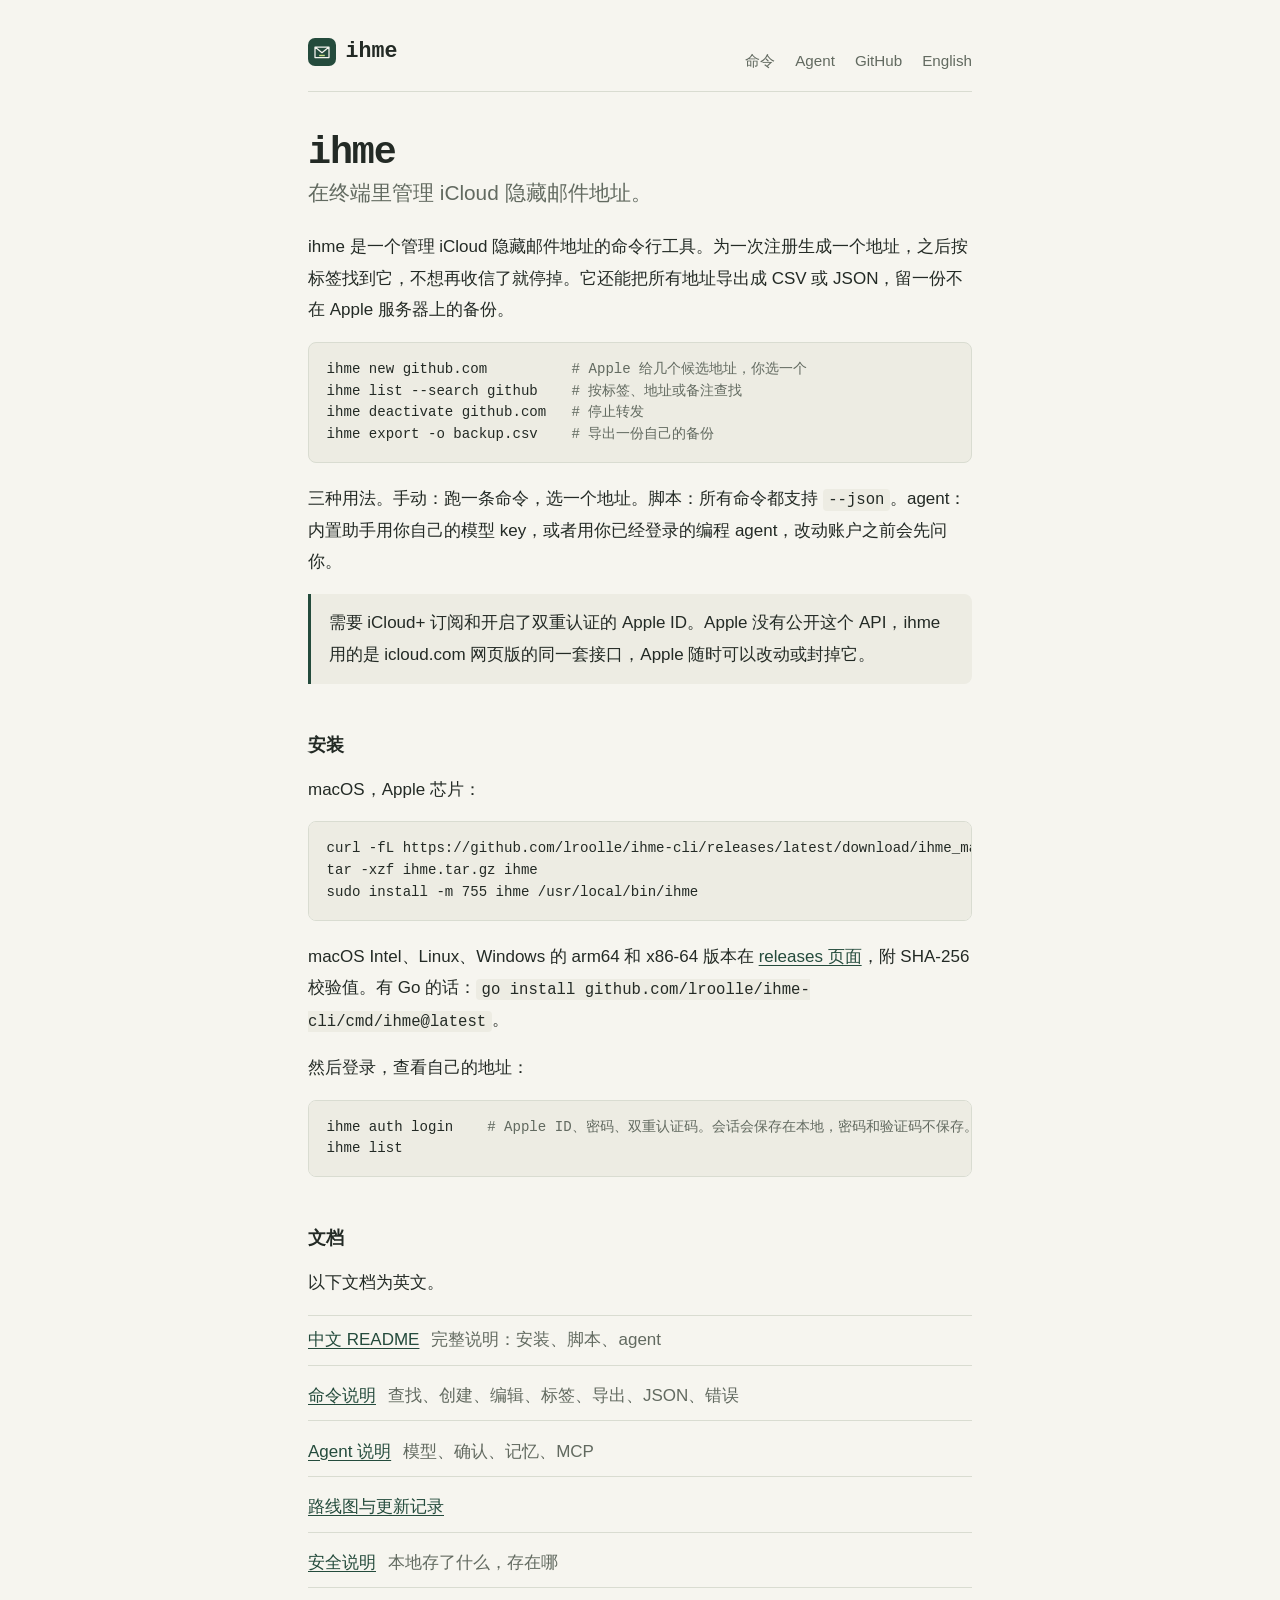
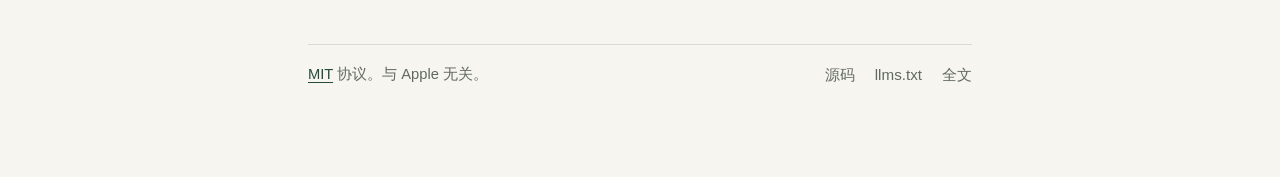
==== site/zh.html @ c49db19c "docs: burnish the README and site; add a Chinese README and page The README is now about 75 lines of" ====
<!doctype html>
<html lang="zh-Hans">
  <head>
    <meta charset="utf-8" />
    <meta name="viewport" content="width=device-width, initial-scale=1" />
    <meta
      name="description"
      content="在终端里管理 iCloud 隐藏邮件地址。生成、查找、停用、导出。给人、脚本和 agent 用的 Go 命令行工具，MIT 协议。"
    />
    <meta name="theme-color" content="#f6f5ef" />
    <meta property="og:title" content="ihme：在终端里管理 iCloud 隐藏邮件地址" />
    <meta
      property="og:description"
      content="为一次注册生成一个地址，之后按标签找到它，不想再收信了就停掉。"
    />
    <meta property="og:type" content="website" />
    <meta property="og:url" content="https://lroolle.github.io/ihme-cli/zh.html" />
    <link rel="canonical" href="https://lroolle.github.io/ihme-cli/zh.html" />
    <link rel="alternate" hreflang="en" href="https://lroolle.github.io/ihme-cli/" />
    <link rel="alternate" hreflang="zh-Hans" href="https://lroolle.github.io/ihme-cli/zh.html" />
    <link rel="icon" href="icon.svg" type="image/svg+xml" />
    <link rel="stylesheet" href="style.css" />
    <link rel="alternate" type="text/plain" href="llms.txt" title="给 agent 的文档索引" />
    <title>ihme：在终端里管理 iCloud 隐藏邮件地址</title>
  </head>
  <body>
    <div class="page">
      <header>
        <a class="brand" href="zh.html"><img src="icon.svg" alt="" />ihme</a>
        <nav aria-label="主导航">
          <a href="https://github.com/lroolle/ihme-cli/blob/main/docs/usage.md">命令</a>
          <a href="https://github.com/lroolle/ihme-cli/blob/main/docs/agents.md">Agent</a>
          <a href="https://github.com/lroolle/ihme-cli">GitHub</a>
          <a href="index.html" lang="en" hreflang="en">English</a>
        </nav>
      </header>
      <main>
        <h1>ihme</h1>
        <p class="lede">在终端里管理 iCloud 隐藏邮件地址。</p>
        <p>ihme 是一个管理 iCloud 隐藏邮件地址的命令行工具。为一次注册生成一个地址，之后按标签找到它，不想再收信了就停掉。它还能把所有地址导出成 CSV 或 JSON，留一份不在 Apple 服务器上的备份。</p>
        <pre><code>ihme new github.com          <span class="c"># Apple 给几个候选地址，你选一个</span>
ihme list --search github    <span class="c"># 按标签、地址或备注查找</span>
ihme deactivate github.com   <span class="c"># 停止转发</span>
ihme export -o backup.csv    <span class="c"># 导出一份自己的备份</span></code></pre>
        <p>三种用法。手动：跑一条命令，选一个地址。脚本：所有命令都支持 <code>--json</code>。agent：内置助手用你自己的模型 key，或者用你已经登录的编程 agent，改动账户之前会先问你。</p>
        <p class="note">需要 iCloud+ 订阅和开启了双重认证的 Apple ID。Apple 没有公开这个 API，ihme 用的是 icloud.com 网页版的同一套接口，Apple 随时可以改动或封掉它。</p>

        <h2 id="install">安装</h2>
        <p>macOS，Apple 芯片：</p>
        <pre><code>curl -fL https://github.com/lroolle/ihme-cli/releases/latest/download/ihme_macOS_arm64.tar.gz -o ihme.tar.gz
tar -xzf ihme.tar.gz ihme
sudo install -m 755 ihme /usr/local/bin/ihme</code></pre>
        <p>macOS Intel、Linux、Windows 的 arm64 和 x86-64 版本在 <a href="https://github.com/lroolle/ihme-cli/releases/latest">releases 页面</a>，附 SHA-256 校验值。有 Go 的话：<code>go install github.com/lroolle/ihme-cli/cmd/ihme@latest</code>。</p>
        <p>然后登录，查看自己的地址：</p>
        <pre><code>ihme auth login    <span class="c"># Apple ID、密码、双重认证码。会话会保存在本地，密码和验证码不保存。</span>
ihme list</code></pre>

        <h2 id="docs">文档</h2>
        <p>以下文档为英文。</p>
        <ul class="docs">
          <li><a href="README.zh.md">中文 README</a><span>完整说明：安装、脚本、agent</span></li>
          <li><a href="https://github.com/lroolle/ihme-cli/blob/main/docs/usage.md">命令说明</a><span>查找、创建、编辑、标签、导出、JSON、错误</span></li>
          <li><a href="https://github.com/lroolle/ihme-cli/blob/main/docs/agents.md">Agent 说明</a><span>模型、确认、记忆、MCP</span></li>
          <li><a href="https://github.com/lroolle/ihme-cli/blob/main/ROADMAP.md">路线图与更新记录</a><span></span></li>
          <li><a href="https://github.com/lroolle/ihme-cli/blob/main/SECURITY.md">安全说明</a><span>本地存了什么，存在哪</span></li>
        </ul>
      </main>
      <footer>
        <p><a href="LICENSE">MIT</a> 协议。与 Apple 无关。</p>
        <nav aria-label="页脚导航">
          <a href="https://github.com/lroolle/ihme-cli">源码</a>
          <a href="llms.txt">llms.txt</a>
          <a href="llms-full.txt">全文</a>
        </nav>
      </footer>
    </div>
  </body>
</html>
---- site/style.css ----
:root {
  --paper: #f6f5ef;
  --ink: #232a25;
  --muted: #626a60;
  --green: #244b3c;
  --line: #d9dcd1;
  --well: #edece3;
  --mono: ui-monospace, SFMono-Regular, Menlo, Consolas, "Liberation Mono", monospace;
  --sans: -apple-system, BlinkMacSystemFont, Inter, "Segoe UI", Helvetica, Arial, sans-serif;
  --leading: 1.65;
}
:root[lang="zh-Hans"] {
  --sans: "PingFang SC", "Hiragino Sans GB", "Noto Sans CJK SC", "Source Han Sans SC", "Microsoft YaHei", sans-serif;
  --leading: 1.85;
}
* {
  box-sizing: border-box;
}
html {
  scroll-padding-top: 1rem;
}
body {
  margin: 0;
  background: var(--paper);
  color: var(--ink);
  font: 17px/var(--leading) var(--sans);
  -webkit-font-smoothing: antialiased;
}
a {
  color: var(--green);
  text-underline-offset: 3px;
}
a:hover {
  text-decoration-thickness: 2px;
}
:focus-visible {
  outline: 3px solid #6e8741;
  outline-offset: 3px;
}
::selection {
  background: #d6e6bc;
}
.page {
  max-width: 44rem;
  margin: 0 auto;
  padding: 2rem 1.25rem 4rem;
}
header {
  display: flex;
  flex-wrap: wrap;
  align-items: baseline;
  justify-content: space-between;
  gap: 0.5rem 1.5rem;
  padding-bottom: 1rem;
  border-bottom: 1px solid var(--line);
}
.brand {
  display: inline-flex;
  align-items: center;
  gap: 0.6rem;
  color: var(--ink);
  text-decoration: none;
  font-family: var(--mono);
  font-size: 1.35rem;
  font-weight: 700;
}
.brand img {
  width: 28px;
  height: 28px;
}
nav {
  display: flex;
  flex-wrap: wrap;
  gap: 1.25rem;
  font-size: 0.95rem;
}
nav a {
  color: var(--muted);
  text-decoration: none;
}
nav a:hover,
nav a[aria-current] {
  color: var(--green);
  text-decoration: underline;
}
h1 {
  margin: 2.5rem 0 0.25rem;
  font-family: var(--mono);
  font-size: 2.4rem;
  line-height: 1.1;
  letter-spacing: -0.03em;
}
.lede {
  margin: 0 0 1.5rem;
  font-size: 1.3rem;
  line-height: 1.4;
  color: var(--muted);
}
h2 {
  margin: 2.75rem 0 0.75rem;
  font-size: 1.15rem;
  font-weight: 700;
  letter-spacing: 0.01em;
}
p,
ul {
  margin: 0 0 1rem;
}
ul {
  padding-left: 1.25rem;
}
li {
  margin-bottom: 0.35rem;
}
code {
  font-family: var(--mono);
  font-size: 0.92em;
}
p code,
li code {
  background: var(--well);
  padding: 0.1em 0.35em;
  border-radius: 4px;
}
pre {
  margin: 0 0 1.25rem;
  padding: 1rem 1.1rem;
  background: var(--well);
  border: 1px solid var(--line);
  border-radius: 8px;
  overflow-x: auto;
  font-size: 0.88rem;
  line-height: 1.55;
}
pre code {
  font-size: inherit;
}
pre .c {
  color: var(--muted);
}
.note {
  padding: 0.85rem 1.1rem;
  border-left: 3px solid var(--green);
  background: var(--well);
  border-radius: 0 8px 8px 0;
}
.docs {
  list-style: none;
  padding: 0;
}
.docs li {
  display: flex;
  flex-wrap: wrap;
  gap: 0 0.75rem;
  padding: 0.55rem 0;
  border-bottom: 1px solid var(--line);
}
.docs li:first-child {
  border-top: 1px solid var(--line);
}
.docs span {
  color: var(--muted);
}
footer {
  margin-top: 3.5rem;
  padding-top: 1rem;
  border-top: 1px solid var(--line);
  display: flex;
  flex-wrap: wrap;
  justify-content: space-between;
  gap: 0.5rem 1.5rem;
  color: var(--muted);
  font-size: 0.92rem;
}
footer nav a {
  font-size: inherit;
}
@media (max-width: 520px) {
  body {
    font-size: 16px;
  }
  h1 {
    font-size: 2rem;
  }
  .lede {
    font-size: 1.15rem;
  }
  pre {
    font-size: 0.82rem;
  }
}
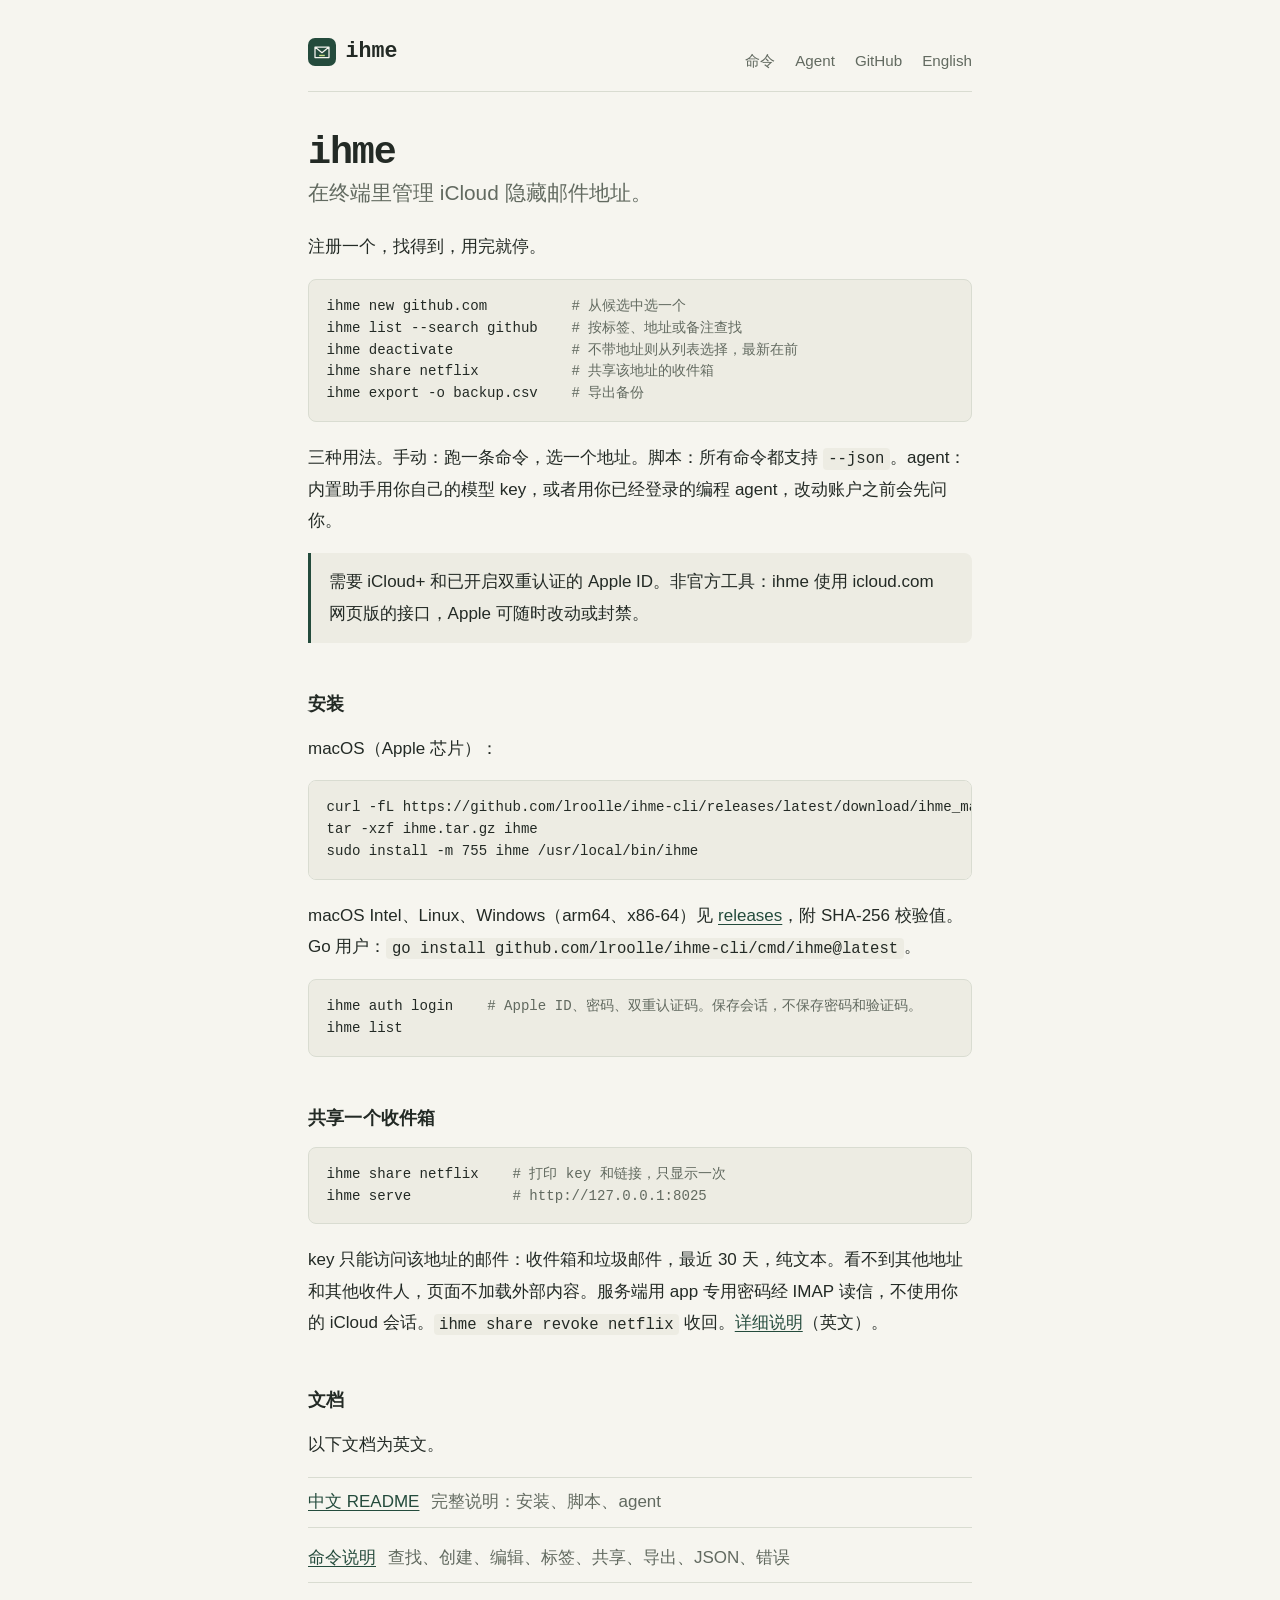
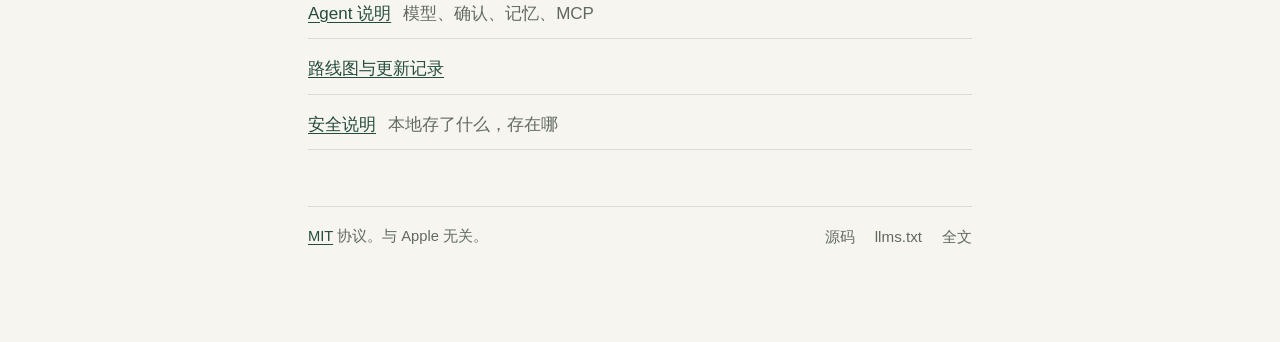
==== commit aab3aa39: "docs: v0.7.0 ships; README, site, and agent docs burnished README and the Pages site lead with five " ====
--- a/site/zh.html
+++ b/site/zh.html
@@ -5,13 +5,13 @@
     <meta name="viewport" content="width=device-width, initial-scale=1" />
     <meta
       name="description"
-      content="在终端里管理 iCloud 隐藏邮件地址。生成、查找、停用、导出。给人、脚本和 agent 用的 Go 命令行工具，MIT 协议。"
+      content="在终端里管理 iCloud 隐藏邮件地址。生成、查找、停用、共享、导出。给人、脚本和 agent 用的 Go 命令行工具，MIT 协议。"
     />
     <meta name="theme-color" content="#f6f5ef" />
     <meta property="og:title" content="ihme：在终端里管理 iCloud 隐藏邮件地址" />
     <meta
       property="og:description"
-      content="为一次注册生成一个地址，之后按标签找到它，不想再收信了就停掉。"
+      content="注册一个，找得到，用完就停。"
     />
     <meta property="og:type" content="website" />
     <meta property="og:url" content="https://lroolle.github.io/ihme-cli/zh.html" />
@@ -37,29 +37,34 @@
       <main>
         <h1>ihme</h1>
         <p class="lede">在终端里管理 iCloud 隐藏邮件地址。</p>
-        <p>ihme 是一个管理 iCloud 隐藏邮件地址的命令行工具。为一次注册生成一个地址，之后按标签找到它，不想再收信了就停掉。它还能把所有地址导出成 CSV 或 JSON，留一份不在 Apple 服务器上的备份。</p>
-        <pre><code>ihme new github.com          <span class="c"># Apple 给几个候选地址，你选一个</span>
+        <p>注册一个，找得到，用完就停。</p>
+        <pre><code>ihme new github.com          <span class="c"># 从候选中选一个</span>
 ihme list --search github    <span class="c"># 按标签、地址或备注查找</span>
-ihme deactivate github.com   <span class="c"># 停止转发</span>
-ihme export -o backup.csv    <span class="c"># 导出一份自己的备份</span></code></pre>
+ihme deactivate              <span class="c"># 不带地址则从列表选择，最新在前</span>
+ihme share netflix           <span class="c"># 共享该地址的收件箱</span>
+ihme export -o backup.csv    <span class="c"># 导出备份</span></code></pre>
         <p>三种用法。手动：跑一条命令，选一个地址。脚本：所有命令都支持 <code>--json</code>。agent：内置助手用你自己的模型 key，或者用你已经登录的编程 agent，改动账户之前会先问你。</p>
-        <p class="note">需要 iCloud+ 订阅和开启了双重认证的 Apple ID。Apple 没有公开这个 API，ihme 用的是 icloud.com 网页版的同一套接口，Apple 随时可以改动或封掉它。</p>
+        <p class="note">需要 iCloud+ 和已开启双重认证的 Apple ID。非官方工具：ihme 使用 icloud.com 网页版的接口，Apple 可随时改动或封禁。</p>
 
         <h2 id="install">安装</h2>
-        <p>macOS，Apple 芯片：</p>
+        <p>macOS（Apple 芯片）：</p>
         <pre><code>curl -fL https://github.com/lroolle/ihme-cli/releases/latest/download/ihme_macOS_arm64.tar.gz -o ihme.tar.gz
 tar -xzf ihme.tar.gz ihme
 sudo install -m 755 ihme /usr/local/bin/ihme</code></pre>
-        <p>macOS Intel、Linux、Windows 的 arm64 和 x86-64 版本在 <a href="https://github.com/lroolle/ihme-cli/releases/latest">releases 页面</a>，附 SHA-256 校验值。有 Go 的话：<code>go install github.com/lroolle/ihme-cli/cmd/ihme@latest</code>。</p>
-        <p>然后登录，查看自己的地址：</p>
-        <pre><code>ihme auth login    <span class="c"># Apple ID、密码、双重认证码。会话会保存在本地，密码和验证码不保存。</span>
+        <p>macOS Intel、Linux、Windows（arm64、x86-64）见 <a href="https://github.com/lroolle/ihme-cli/releases/latest">releases</a>，附 SHA-256 校验值。Go 用户：<code>go install github.com/lroolle/ihme-cli/cmd/ihme@latest</code>。</p>
+        <pre><code>ihme auth login    <span class="c"># Apple ID、密码、双重认证码。保存会话，不保存密码和验证码。</span>
 ihme list</code></pre>
+
+        <h2 id="share">共享一个收件箱</h2>
+        <pre><code>ihme share netflix    <span class="c"># 打印 key 和链接，只显示一次</span>
+ihme serve            <span class="c"># http://127.0.0.1:8025</span></code></pre>
+        <p>key 只能访问该地址的邮件：收件箱和垃圾邮件，最近 30 天，纯文本。看不到其他地址和其他收件人，页面不加载外部内容。服务端用 app 专用密码经 IMAP 读信，不使用你的 iCloud 会话。<code>ihme share revoke netflix</code> 收回。<a href="https://github.com/lroolle/ihme-cli/blob/main/docs/usage.md#share-an-inbox">详细说明</a>（英文）。</p>
 
         <h2 id="docs">文档</h2>
         <p>以下文档为英文。</p>
         <ul class="docs">
           <li><a href="README.zh.md">中文 README</a><span>完整说明：安装、脚本、agent</span></li>
-          <li><a href="https://github.com/lroolle/ihme-cli/blob/main/docs/usage.md">命令说明</a><span>查找、创建、编辑、标签、导出、JSON、错误</span></li>
+          <li><a href="https://github.com/lroolle/ihme-cli/blob/main/docs/usage.md">命令说明</a><span>查找、创建、编辑、标签、共享、导出、JSON、错误</span></li>
           <li><a href="https://github.com/lroolle/ihme-cli/blob/main/docs/agents.md">Agent 说明</a><span>模型、确认、记忆、MCP</span></li>
           <li><a href="https://github.com/lroolle/ihme-cli/blob/main/ROADMAP.md">路线图与更新记录</a><span></span></li>
           <li><a href="https://github.com/lroolle/ihme-cli/blob/main/SECURITY.md">安全说明</a><span>本地存了什么，存在哪</span></li>
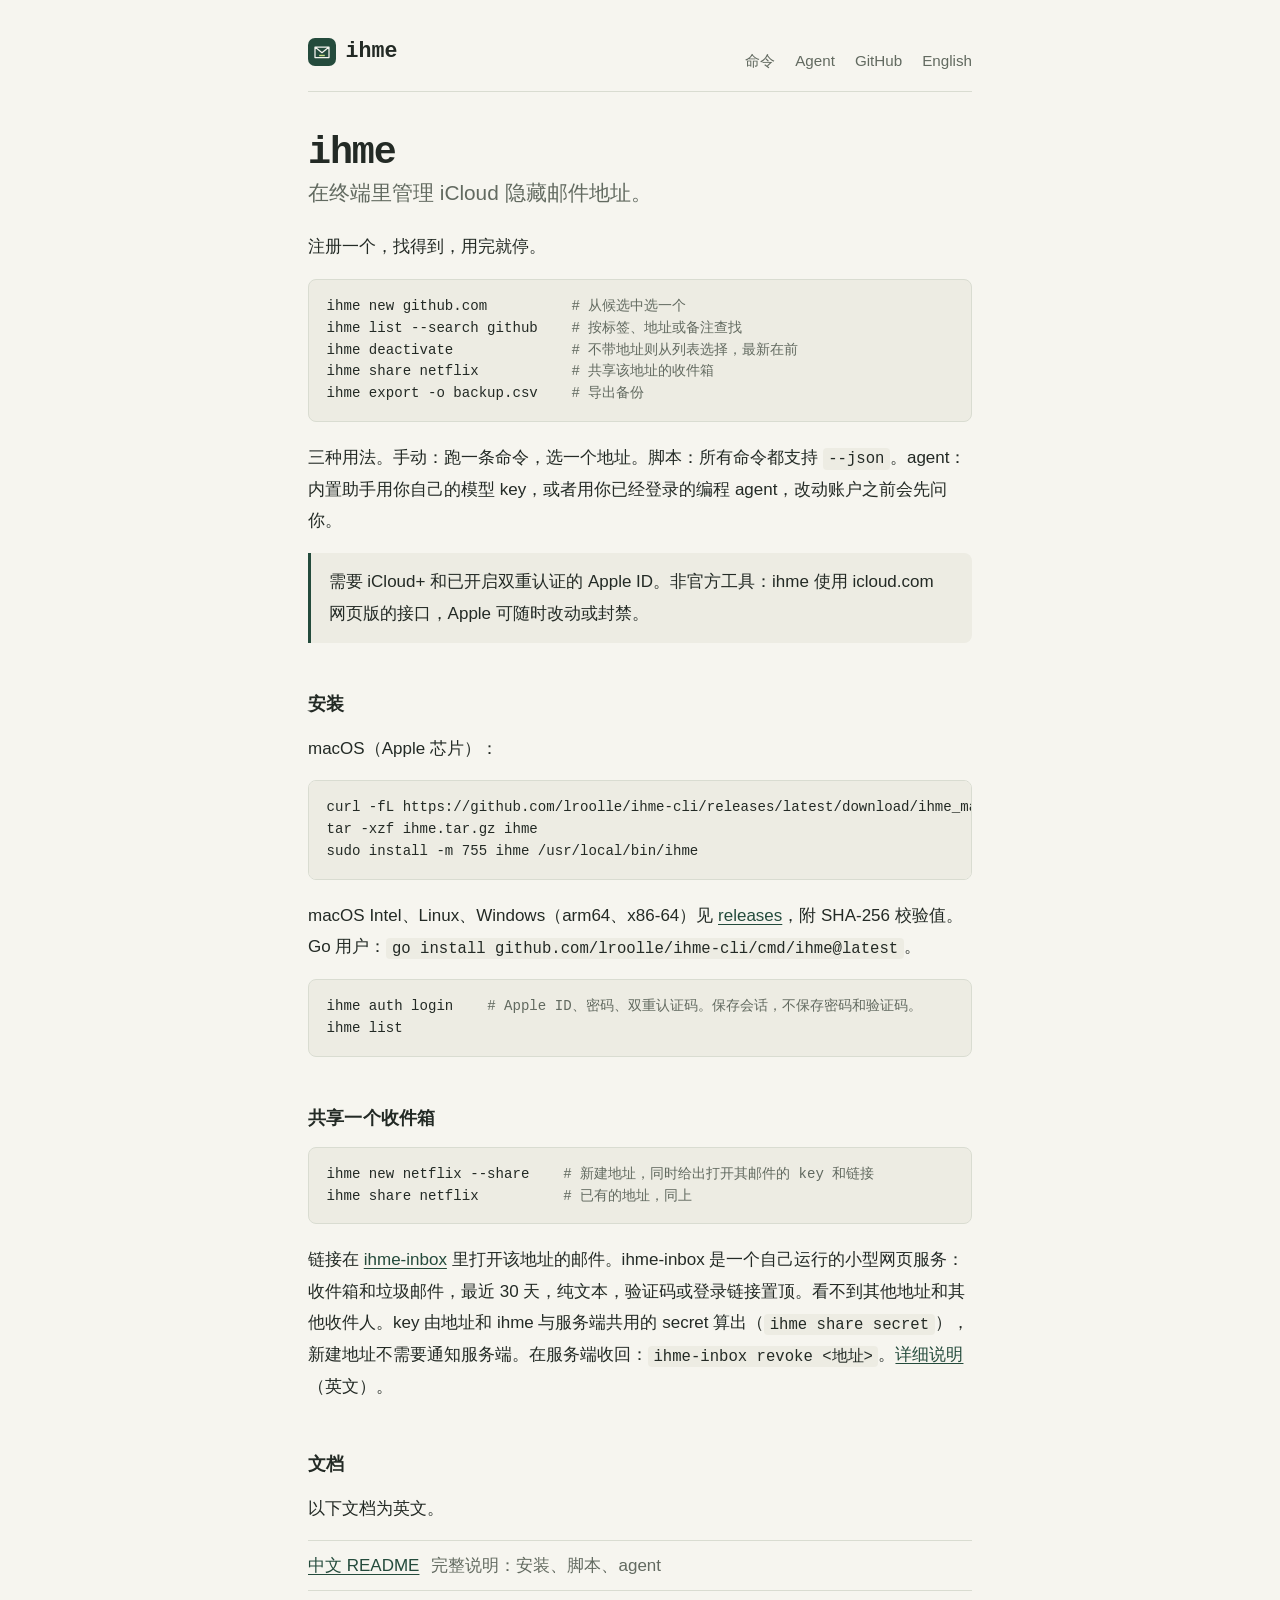
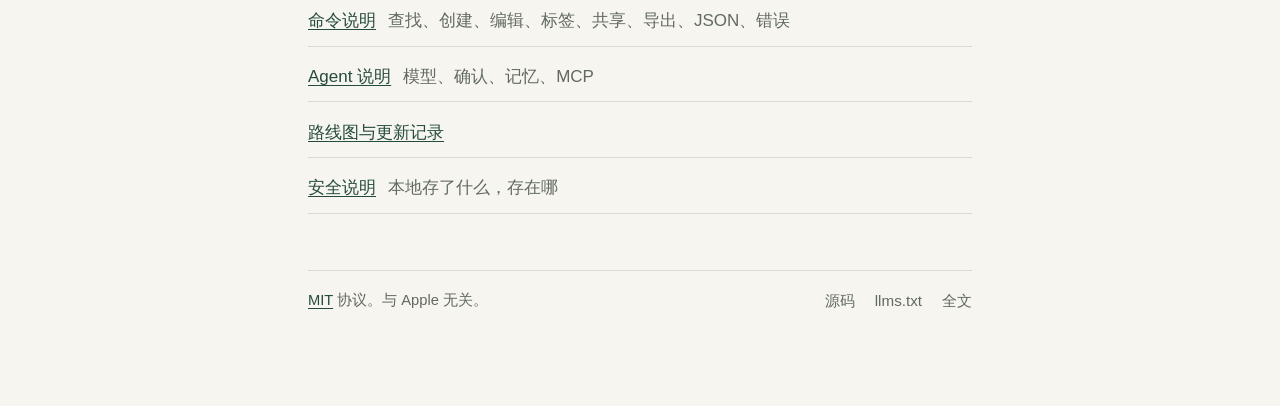
==== commit 71b4795f: "new --share; the web inbox moves to ihme-inbox - `ihme new <label> --share` reserves an address and " ====
--- a/site/zh.html
+++ b/site/zh.html
@@ -56,9 +56,9 @@
 ihme list</code></pre>
 
         <h2 id="share">共享一个收件箱</h2>
-        <pre><code>ihme share netflix    <span class="c"># 打印 key 和链接，只显示一次</span>
-ihme serve            <span class="c"># http://127.0.0.1:8025</span></code></pre>
-        <p>key 只能访问该地址的邮件：收件箱和垃圾邮件，最近 30 天，纯文本。看不到其他地址和其他收件人，页面不加载外部内容。服务端用 app 专用密码经 IMAP 读信，不使用你的 iCloud 会话。<code>ihme share revoke netflix</code> 收回。<a href="https://github.com/lroolle/ihme-cli/blob/main/docs/usage.md#share-an-inbox">详细说明</a>（英文）。</p>
+        <pre><code>ihme new netflix --share    <span class="c"># 新建地址，同时给出打开其邮件的 key 和链接</span>
+ihme share netflix          <span class="c"># 已有的地址，同上</span></code></pre>
+        <p>链接在 <a href="https://github.com/lroolle/ihme-inbox">ihme-inbox</a> 里打开该地址的邮件。ihme-inbox 是一个自己运行的小型网页服务：收件箱和垃圾邮件，最近 30 天，纯文本，验证码或登录链接置顶。看不到其他地址和其他收件人。key 由地址和 ihme 与服务端共用的 secret 算出（<code>ihme share secret</code>），新建地址不需要通知服务端。在服务端收回：<code>ihme-inbox revoke &lt;地址&gt;</code>。<a href="https://github.com/lroolle/ihme-cli/blob/main/docs/usage.md#share-an-inbox">详细说明</a>（英文）。</p>
 
         <h2 id="docs">文档</h2>
         <p>以下文档为英文。</p>
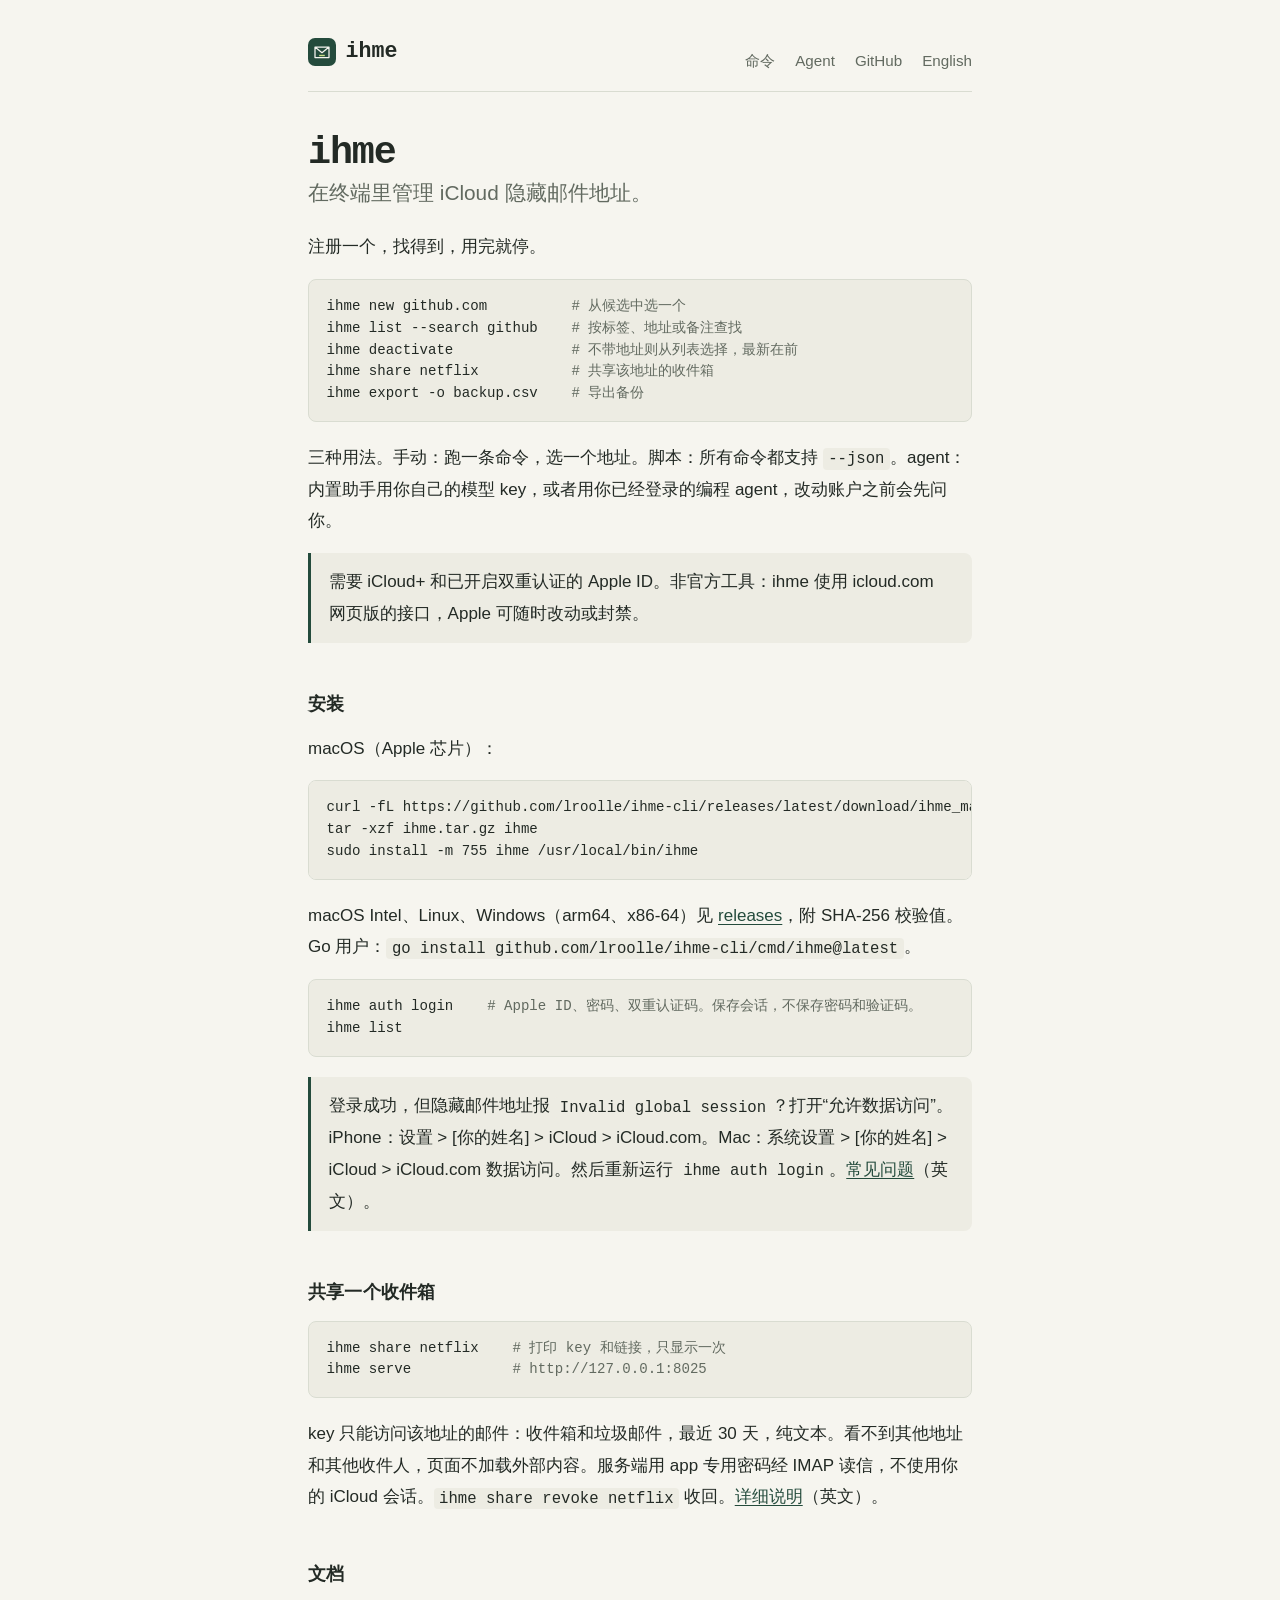
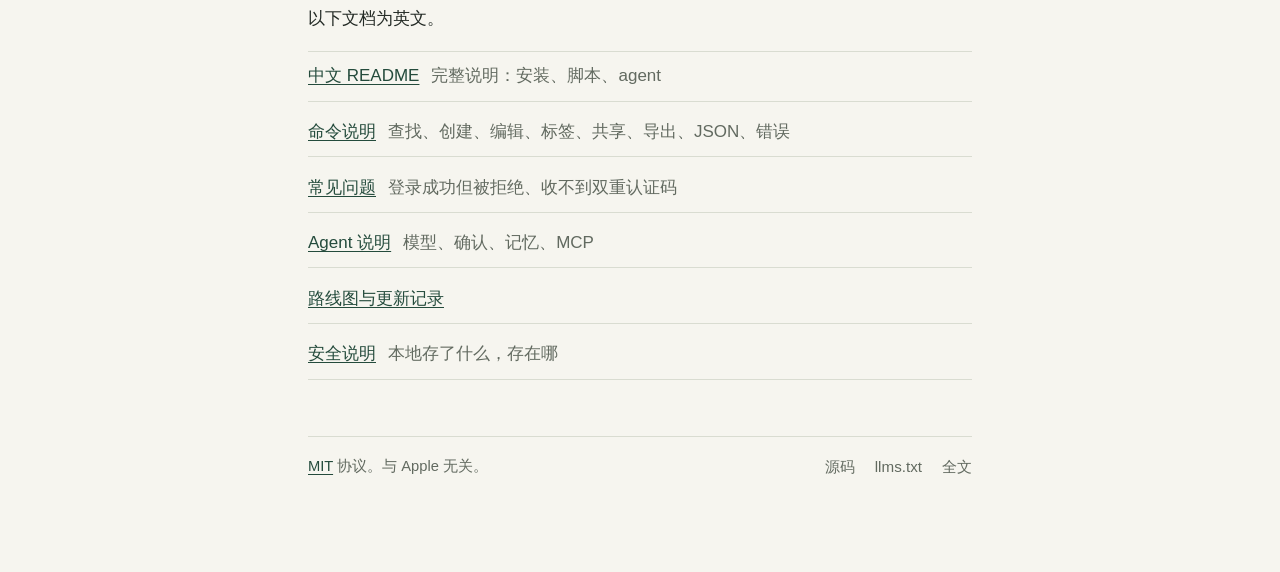
==== commit e9f78a2b: "docs: FAQ for "Invalid global session" and Allow Data Access The reported fix for #14 was a setting " ====
--- a/site/zh.html
+++ b/site/zh.html
@@ -54,17 +54,19 @@
         <p>macOS Intel、Linux、Windows（arm64、x86-64）见 <a href="https://github.com/lroolle/ihme-cli/releases/latest">releases</a>，附 SHA-256 校验值。Go 用户：<code>go install github.com/lroolle/ihme-cli/cmd/ihme@latest</code>。</p>
         <pre><code>ihme auth login    <span class="c"># Apple ID、密码、双重认证码。保存会话，不保存密码和验证码。</span>
 ihme list</code></pre>
+        <p class="note">登录成功，但隐藏邮件地址报 <code>Invalid global session</code>？打开“允许数据访问”。iPhone：设置 &gt; [你的姓名] &gt; iCloud &gt; iCloud.com。Mac：系统设置 &gt; [你的姓名] &gt; iCloud &gt; iCloud.com 数据访问。然后重新运行 <code>ihme auth login</code>。<a href="https://github.com/lroolle/ihme-cli/blob/main/docs/faq.md#signed-in-but-hide-my-email-refuses-the-session">常见问题</a>（英文）。</p>
 
         <h2 id="share">共享一个收件箱</h2>
-        <pre><code>ihme new netflix --share    <span class="c"># 新建地址，同时给出打开其邮件的 key 和链接</span>
-ihme share netflix          <span class="c"># 已有的地址，同上</span></code></pre>
-        <p>链接在 <a href="https://github.com/lroolle/ihme-inbox">ihme-inbox</a> 里打开该地址的邮件。ihme-inbox 是一个自己运行的小型网页服务：收件箱和垃圾邮件，最近 30 天，纯文本，验证码或登录链接置顶。看不到其他地址和其他收件人。key 由地址和 ihme 与服务端共用的 secret 算出（<code>ihme share secret</code>），新建地址不需要通知服务端。在服务端收回：<code>ihme-inbox revoke &lt;地址&gt;</code>。<a href="https://github.com/lroolle/ihme-cli/blob/main/docs/usage.md#share-an-inbox">详细说明</a>（英文）。</p>
+        <pre><code>ihme share netflix    <span class="c"># 打印 key 和链接，只显示一次</span>
+ihme serve            <span class="c"># http://127.0.0.1:8025</span></code></pre>
+        <p>key 只能访问该地址的邮件：收件箱和垃圾邮件，最近 30 天，纯文本。看不到其他地址和其他收件人，页面不加载外部内容。服务端用 app 专用密码经 IMAP 读信，不使用你的 iCloud 会话。<code>ihme share revoke netflix</code> 收回。<a href="https://github.com/lroolle/ihme-cli/blob/main/docs/usage.md#share-an-inbox">详细说明</a>（英文）。</p>
 
         <h2 id="docs">文档</h2>
         <p>以下文档为英文。</p>
         <ul class="docs">
           <li><a href="README.zh.md">中文 README</a><span>完整说明：安装、脚本、agent</span></li>
           <li><a href="https://github.com/lroolle/ihme-cli/blob/main/docs/usage.md">命令说明</a><span>查找、创建、编辑、标签、共享、导出、JSON、错误</span></li>
+          <li><a href="https://github.com/lroolle/ihme-cli/blob/main/docs/faq.md">常见问题</a><span>登录成功但被拒绝、收不到双重认证码</span></li>
           <li><a href="https://github.com/lroolle/ihme-cli/blob/main/docs/agents.md">Agent 说明</a><span>模型、确认、记忆、MCP</span></li>
           <li><a href="https://github.com/lroolle/ihme-cli/blob/main/ROADMAP.md">路线图与更新记录</a><span></span></li>
           <li><a href="https://github.com/lroolle/ihme-cli/blob/main/SECURITY.md">安全说明</a><span>本地存了什么，存在哪</span></li>
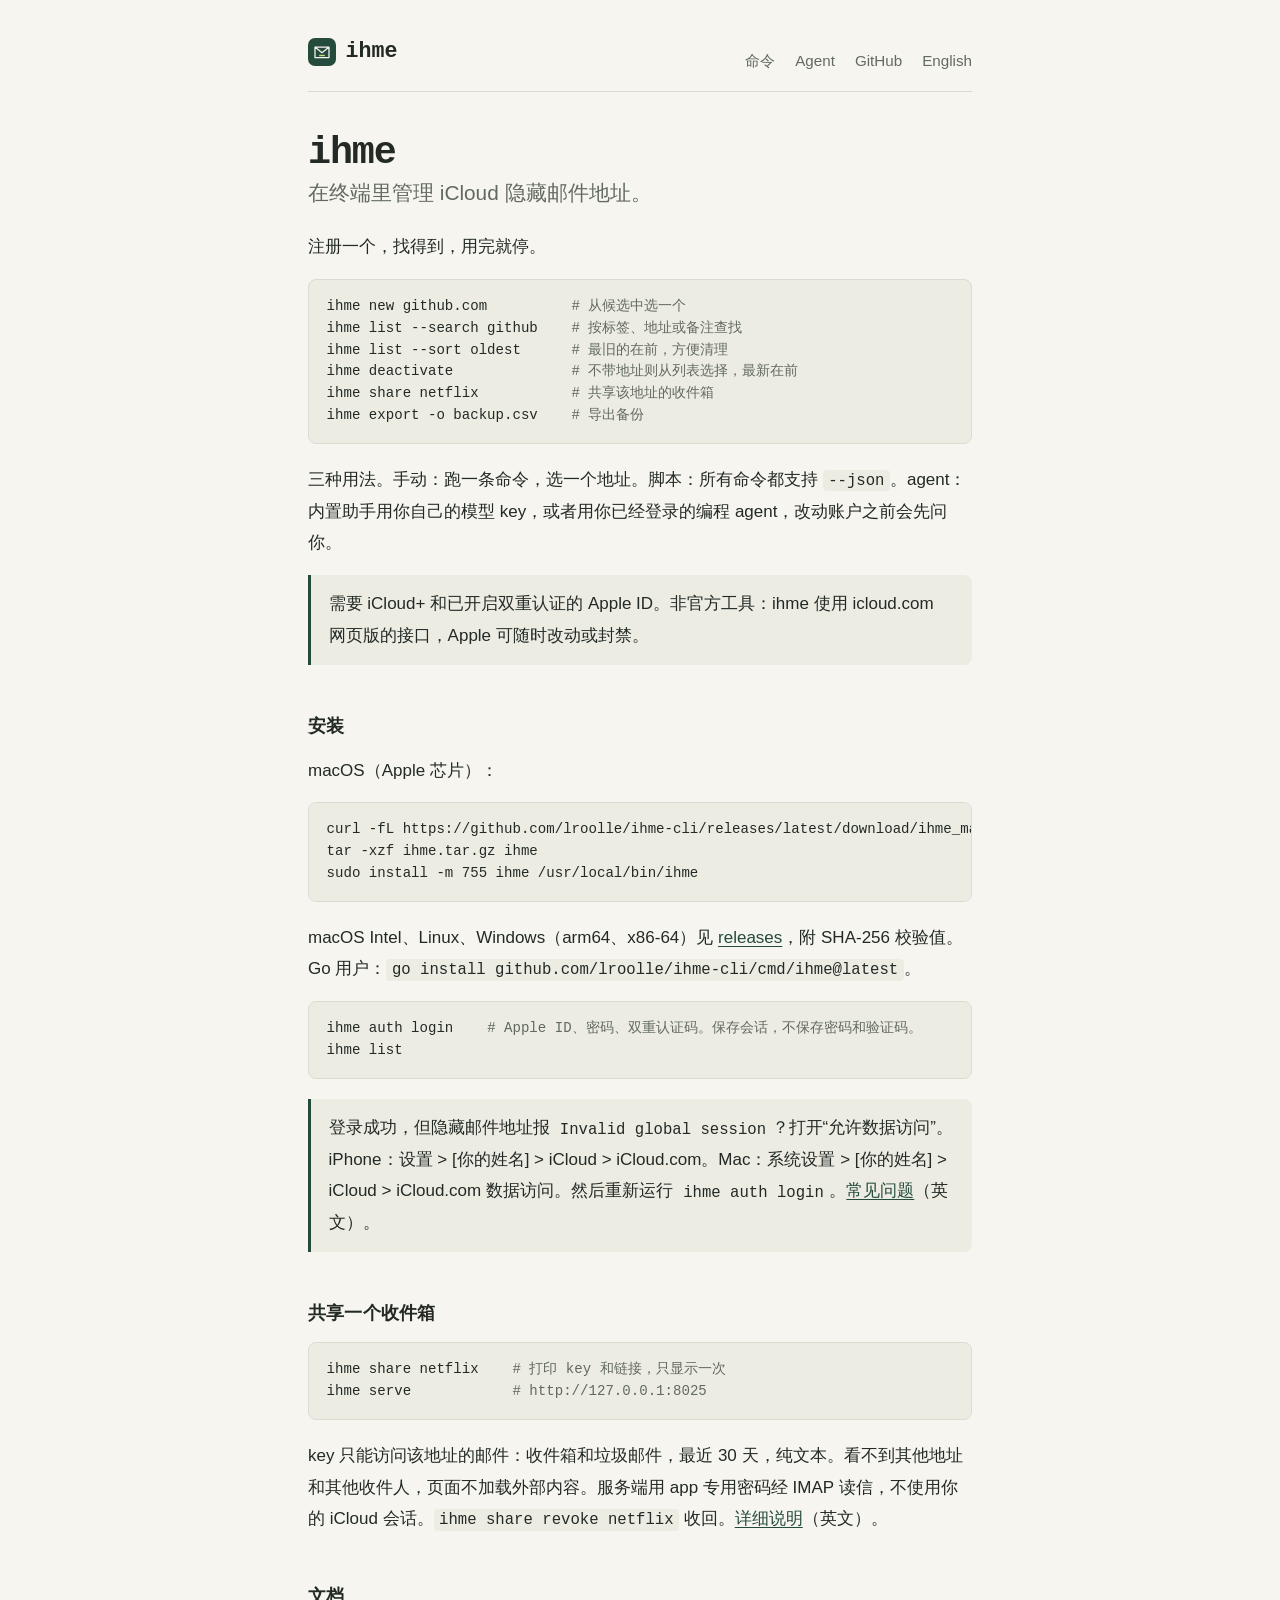
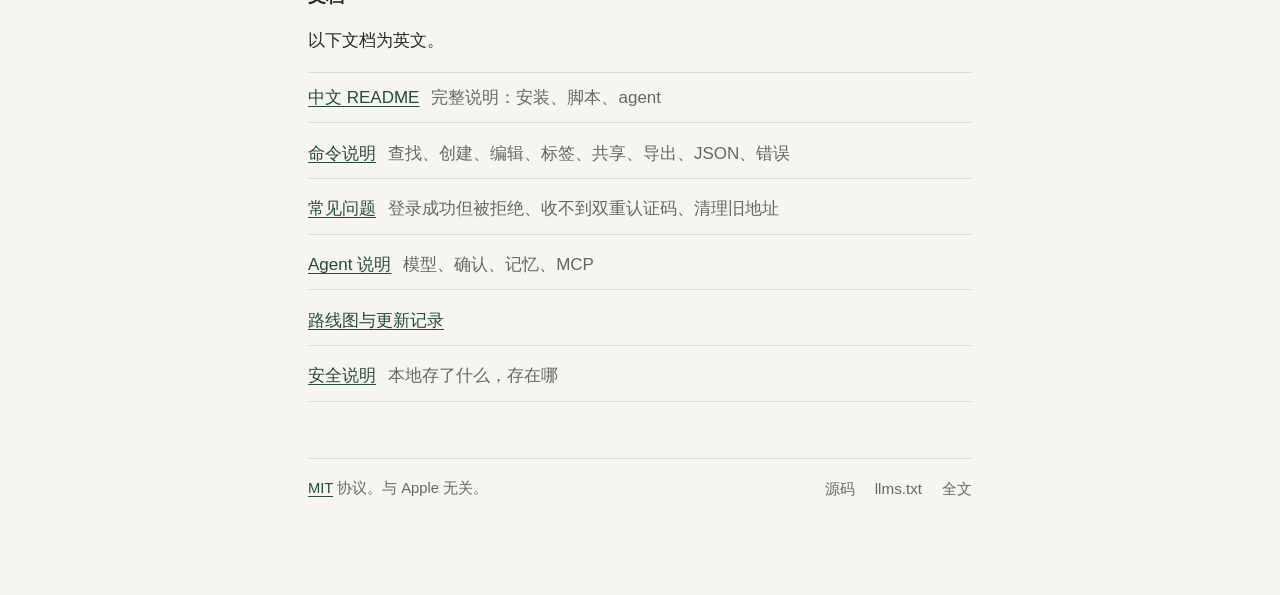
==== commit f8e9efbe: "lifecycle: several addresses at once; list --sort oldest with the year Cleaning up old addresses too" ====
--- a/site/zh.html
+++ b/site/zh.html
@@ -40,6 +40,7 @@
         <p>注册一个，找得到，用完就停。</p>
         <pre><code>ihme new github.com          <span class="c"># 从候选中选一个</span>
 ihme list --search github    <span class="c"># 按标签、地址或备注查找</span>
+ihme list --sort oldest      <span class="c"># 最旧的在前，方便清理</span>
 ihme deactivate              <span class="c"># 不带地址则从列表选择，最新在前</span>
 ihme share netflix           <span class="c"># 共享该地址的收件箱</span>
 ihme export -o backup.csv    <span class="c"># 导出备份</span></code></pre>
@@ -66,7 +67,7 @@
         <ul class="docs">
           <li><a href="README.zh.md">中文 README</a><span>完整说明：安装、脚本、agent</span></li>
           <li><a href="https://github.com/lroolle/ihme-cli/blob/main/docs/usage.md">命令说明</a><span>查找、创建、编辑、标签、共享、导出、JSON、错误</span></li>
-          <li><a href="https://github.com/lroolle/ihme-cli/blob/main/docs/faq.md">常见问题</a><span>登录成功但被拒绝、收不到双重认证码</span></li>
+          <li><a href="https://github.com/lroolle/ihme-cli/blob/main/docs/faq.md">常见问题</a><span>登录成功但被拒绝、收不到双重认证码、清理旧地址</span></li>
           <li><a href="https://github.com/lroolle/ihme-cli/blob/main/docs/agents.md">Agent 说明</a><span>模型、确认、记忆、MCP</span></li>
           <li><a href="https://github.com/lroolle/ihme-cli/blob/main/ROADMAP.md">路线图与更新记录</a><span></span></li>
           <li><a href="https://github.com/lroolle/ihme-cli/blob/main/SECURITY.md">安全说明</a><span>本地存了什么，存在哪</span></li>
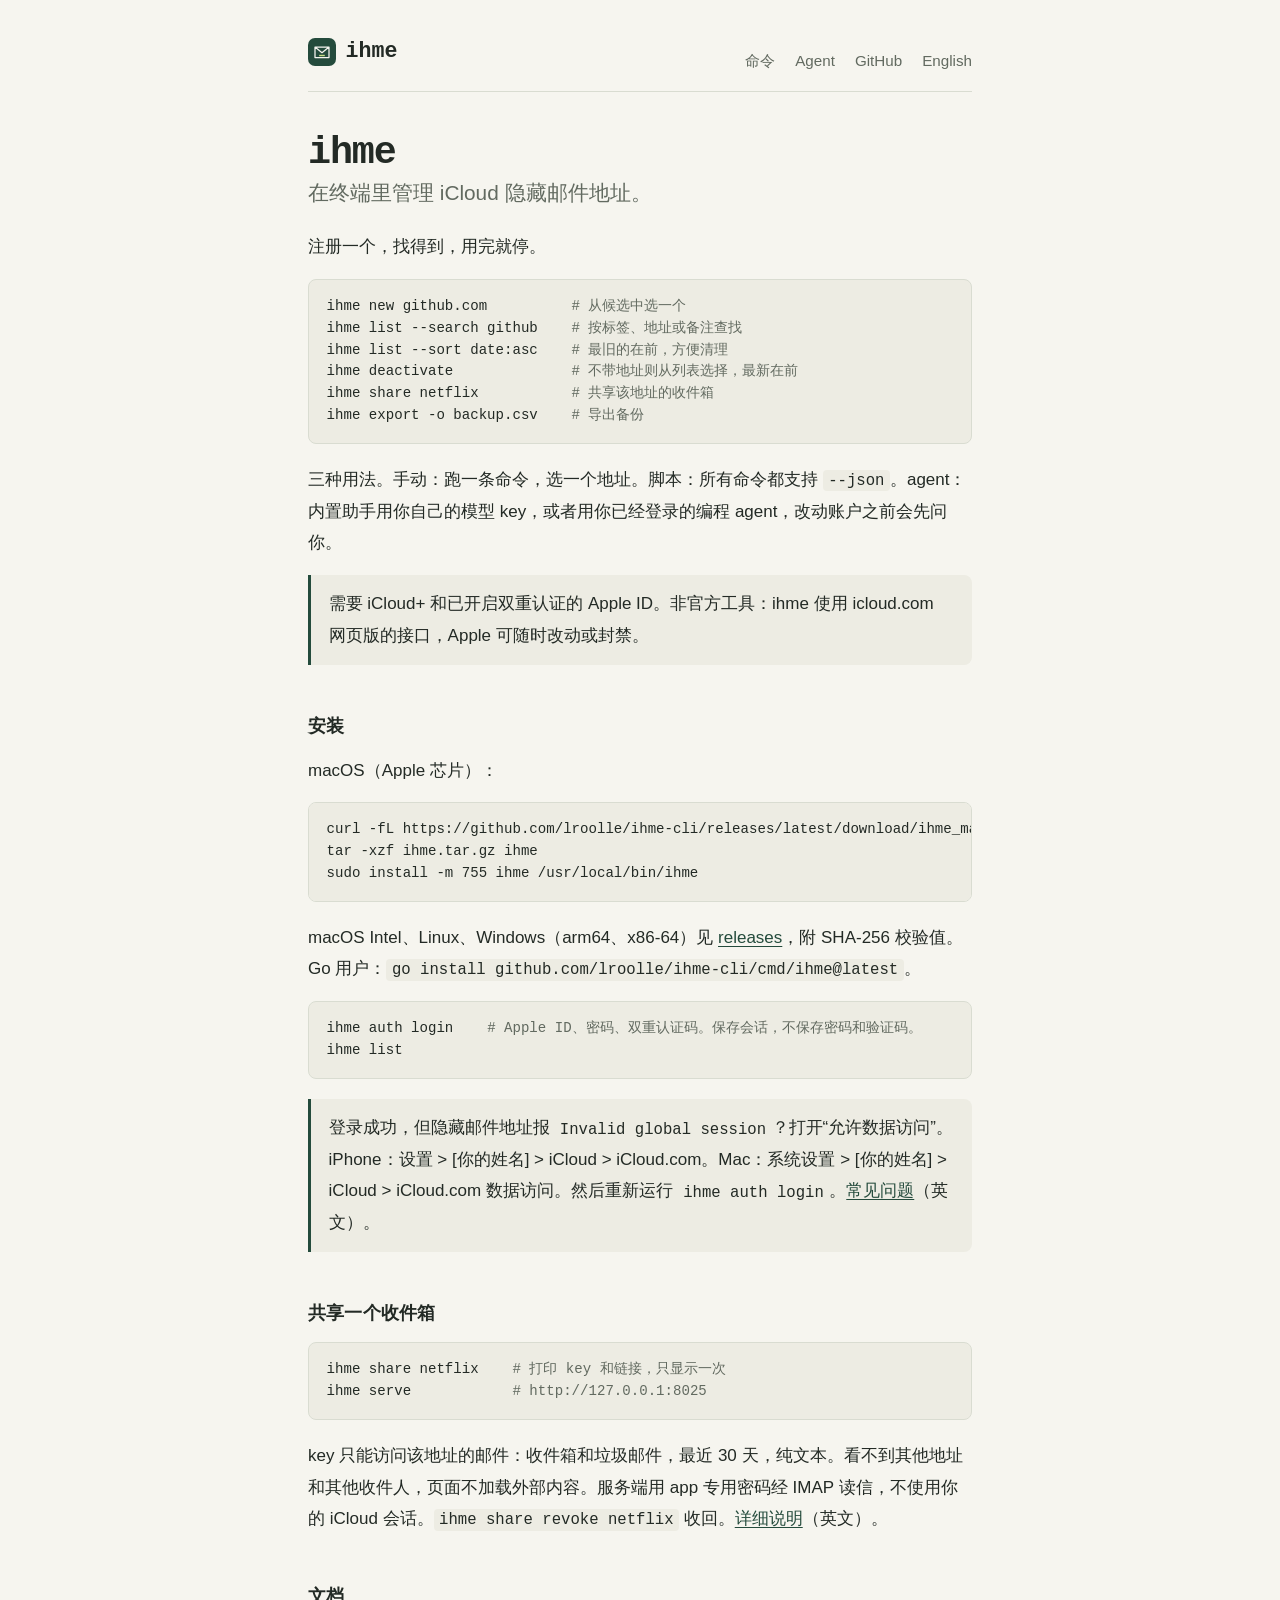
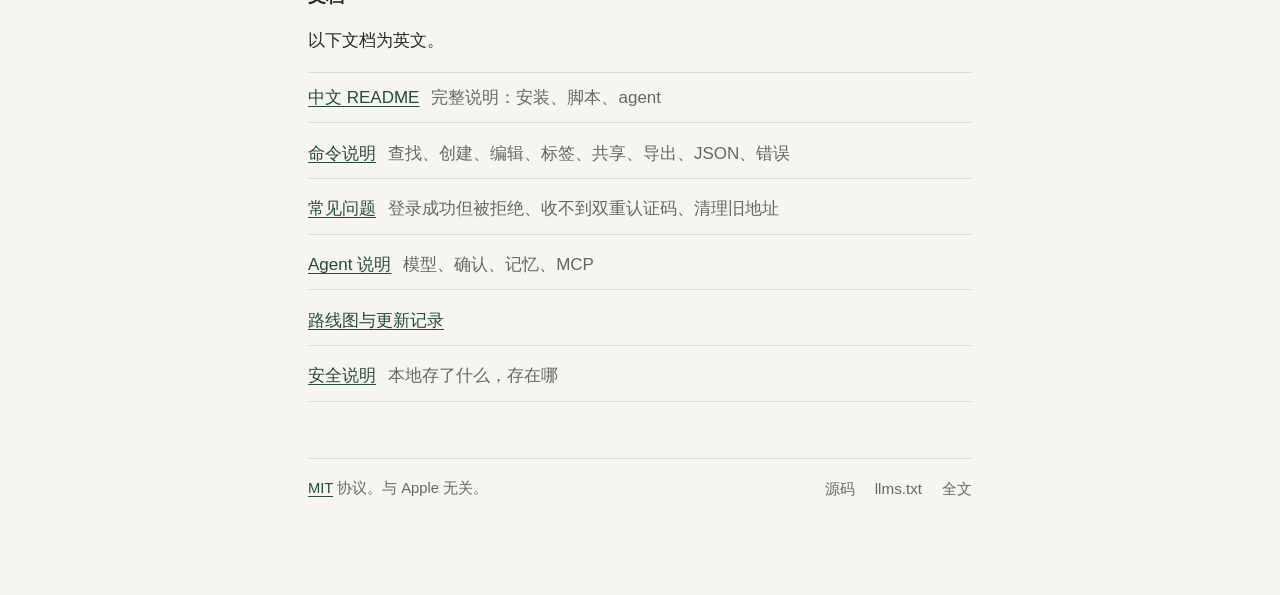
==== commit ae8dc9b1: "filter: --sort keeps one grammar; drop oldest/newest v0.7.4 added `oldest`/`newest` as words for dat" ====
--- a/site/zh.html
+++ b/site/zh.html
@@ -40,7 +40,7 @@
         <p>注册一个，找得到，用完就停。</p>
         <pre><code>ihme new github.com          <span class="c"># 从候选中选一个</span>
 ihme list --search github    <span class="c"># 按标签、地址或备注查找</span>
-ihme list --sort oldest      <span class="c"># 最旧的在前，方便清理</span>
+ihme list --sort date:asc    <span class="c"># 最旧的在前，方便清理</span>
 ihme deactivate              <span class="c"># 不带地址则从列表选择，最新在前</span>
 ihme share netflix           <span class="c"># 共享该地址的收件箱</span>
 ihme export -o backup.csv    <span class="c"># 导出备份</span></code></pre>
